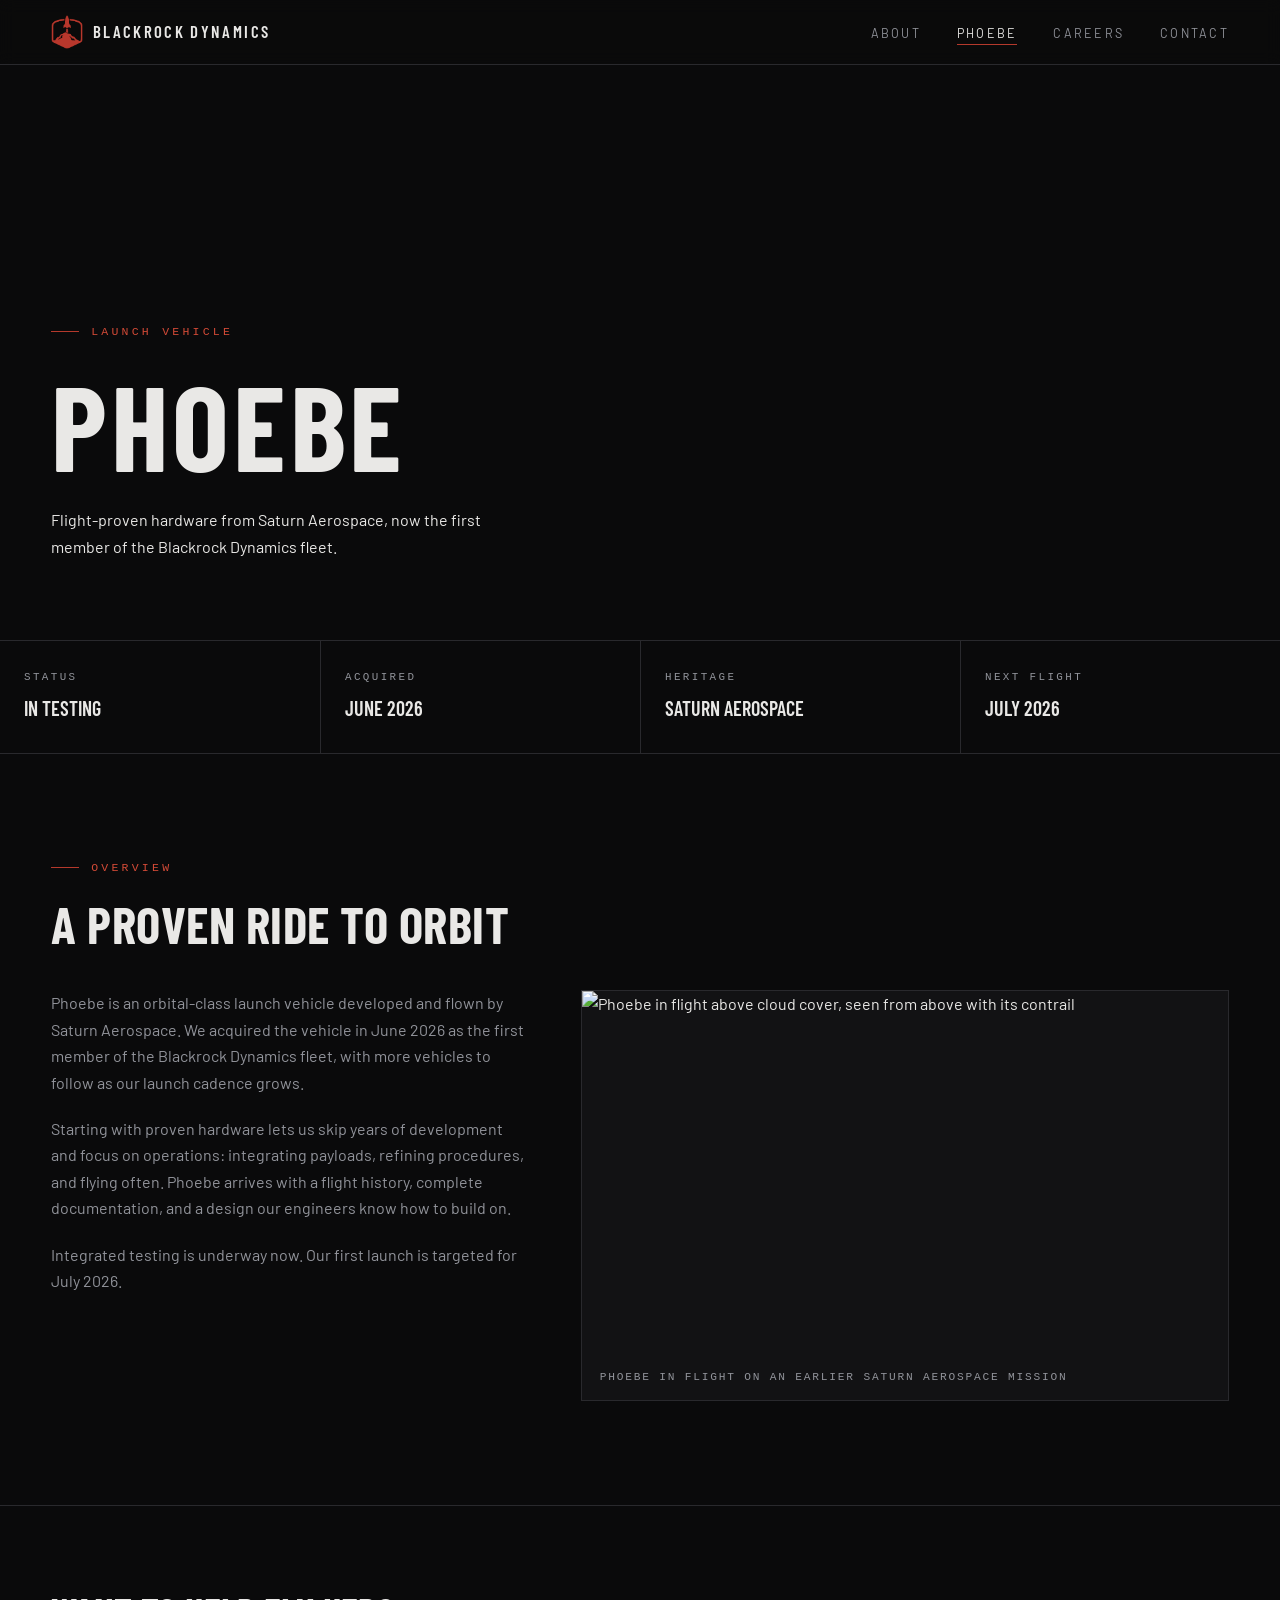
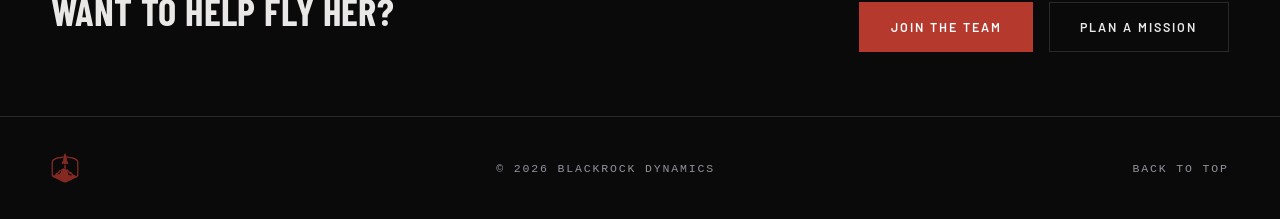
==== phoebe.html @ 9d203391 "Initial website build Hey this is the blackrock site" ====
<!DOCTYPE html>
<html lang="en">
<head>
  <meta charset="UTF-8">
  <meta name="viewport" content="width=device-width, initial-scale=1.0">
  <title>Phoebe | Blackrock Dynamics</title>
  <meta name="description" content="Phoebe is Blackrock Dynamics' flight-proven orbital launch vehicle, acquired from Saturn Aerospace in June 2026.">
  <link rel="icon" type="image/webp" href="img/favicon.webp">
  <link rel="preconnect" href="https://fonts.googleapis.com">
  <link rel="preconnect" href="https://fonts.gstatic.com" crossorigin>
  <link href="https://fonts.googleapis.com/css2?family=Barlow+Condensed:wght@600;700&family=Barlow:wght@400;500;600&display=swap" rel="stylesheet">
  <link rel="stylesheet" href="css/style.css">
</head>
<body>

  <header class="site-header" id="top">
    <nav class="nav container">
      <a href="index.html" class="nav-brand">
        <img src="img/favicon.webp" alt="Blackrock Dynamics emblem" class="nav-logo">
        <span class="nav-title">Blackrock&nbsp;Dynamics</span>
      </a>
      <button class="nav-toggle" id="navToggle" aria-label="Toggle navigation" aria-expanded="false">
        <span></span><span></span><span></span>
      </button>
      <ul class="nav-links" id="navLinks">
        <li><a href="index.html#about">About</a></li>
        <li><a href="phoebe.html" class="active">Phoebe</a></li>
        <li><a href="careers.html">Careers</a></li>
        <li><a href="index.html#contact">Contact</a></li>
      </ul>
    </nav>
  </header>

  <main>

    <!-- Page hero -->
    <section class="phoebe page-hero">
      <div class="phoebe-inner">
        <p class="eyebrow reveal">Launch Vehicle</p>
        <h1 class="phoebe-title reveal">Phoebe</h1>
        <p class="phoebe-text reveal">
          Flight-proven hardware from Saturn Aerospace, now the first member
          of the Blackrock Dynamics fleet.
        </p>
      </div>
    </section>

    <!-- Facts -->
    <section class="facts">
      <div class="container facts-grid">
        <div class="fact reveal">
          <span class="fact-label">Status</span>
          <span class="fact-value">In Testing</span>
        </div>
        <div class="fact reveal">
          <span class="fact-label">Acquired</span>
          <span class="fact-value">June 2026</span>
        </div>
        <div class="fact reveal">
          <span class="fact-label">Heritage</span>
          <span class="fact-value">Saturn Aerospace</span>
        </div>
        <div class="fact reveal">
          <span class="fact-label">Next Flight</span>
          <span class="fact-value">July 2026</span>
        </div>
      </div>
    </section>

    <!-- Overview -->
    <section class="section">
      <div class="container">
        <p class="eyebrow reveal">Overview</p>
        <h2 class="section-title reveal">A Proven Ride to Orbit</h2>
        <div class="vehicle-grid">
          <div class="vehicle-text reveal">
            <p>
              Phoebe is an orbital-class launch vehicle developed and flown
              by Saturn Aerospace. We acquired the vehicle in June 2026 as
              the first member of the Blackrock Dynamics fleet, with more
              vehicles to follow as our launch cadence grows.
            </p>
            <p>
              Starting with proven hardware lets us skip years of development
              and focus on operations: integrating payloads, refining
              procedures, and flying often. Phoebe arrives with a flight
              history, complete documentation, and a design our engineers
              know how to build on.
            </p>
            <p>
              Integrated testing is underway now. Our first launch is
              targeted for July 2026.
            </p>
          </div>
          <figure class="vehicle-figure reveal">
            <img src="img/Phoebe_contrail.webp" alt="Phoebe in flight above cloud cover, seen from above with its contrail">
            <figcaption>Phoebe in flight on an earlier Saturn Aerospace mission</figcaption>
          </figure>
        </div>
      </div>
    </section>

    <!-- CTA -->
    <section class="cta-strip">
      <div class="container cta-strip-inner">
        <h2 class="reveal">Want to help fly her?</h2>
        <div class="phoebe-actions reveal">
          <a href="careers.html" class="btn btn-primary">Join the Team</a>
          <a href="index.html#contact" class="btn btn-ghost">Plan a Mission</a>
        </div>
      </div>
    </section>

  </main>

  <footer class="site-footer">
    <div class="container footer-inner">
      <img src="img/favicon.webp" alt="" class="footer-logo" aria-hidden="true">
      <p>&copy; <span id="year"></span> Blackrock Dynamics</p>
      <a href="#top" class="back-to-top">Back to top</a>
    </div>
  </footer>

  <script src="js/script.js"></script>
</body>
</html>
---- css/style.css ----
/* ============================================================
   Blackrock Dynamics - style.css
   ============================================================ */

:root {
  --brand: #b5392c;
  --brand-bright: #d24a37;
  --bg: #0a0a0b;
  --panel: #121214;
  --line: #29292d;
  --text: #e9e8e6;
  --muted: #91939a;
  --display: "Barlow Condensed", "Arial Narrow", sans-serif;
  --body: "Barlow", "Segoe UI", sans-serif;
  --mono: "Courier New", monospace;
  --page-pad: clamp(1.25rem, 4vw, 5rem);
}

* { margin: 0; padding: 0; box-sizing: border-box; }

html { scroll-behavior: smooth; }

body {
  font-family: var(--body);
  background: var(--bg);
  color: var(--text);
  line-height: 1.65;
  font-size: 1rem;
}

img { max-width: 100%; display: block; }

.container {
  width: 100%;
  margin-inline: auto;
  padding-inline: var(--page-pad);
}

::selection { background: var(--brand); color: #fff; }

/* ---------- Type helpers ---------- */
h1, h2, h3 {
  font-family: var(--display);
  text-transform: uppercase;
  line-height: 1.05;
  font-weight: 700;
  letter-spacing: 0.01em;
}

.eyebrow {
  display: flex;
  align-items: center;
  gap: 0.75rem;
  font-family: var(--mono);
  font-size: 0.72rem;
  letter-spacing: 0.28em;
  text-transform: uppercase;
  color: var(--brand-bright);
  margin-bottom: 1.25rem;
}

.eyebrow::before {
  content: "";
  width: 28px;
  height: 1px;
  background: var(--brand);
}

/* ---------- Header / Nav ---------- */
.site-header {
  position: sticky;
  top: 0;
  z-index: 100;
  background: rgba(10, 10, 11, 0.9);
  backdrop-filter: blur(8px);
  border-bottom: 1px solid var(--line);
}

.nav {
  display: flex;
  align-items: center;
  justify-content: space-between;
  height: 64px;
}

.nav-brand {
  display: flex;
  align-items: center;
  gap: 0.65rem;
  text-decoration: none;
  color: var(--text);
}

.nav-logo { height: 34px; width: auto; }

.nav-title {
  font-family: var(--display);
  font-weight: 600;
  letter-spacing: 0.14em;
  text-transform: uppercase;
  font-size: 1.05rem;
}

.nav-links {
  display: flex;
  gap: 2.25rem;
  list-style: none;
}

.nav-links a {
  color: var(--muted);
  text-decoration: none;
  font-size: 0.78rem;
  text-transform: uppercase;
  letter-spacing: 0.18em;
  padding-bottom: 4px;
  border-bottom: 1px solid transparent;
  transition: color 0.2s ease, border-color 0.2s ease;
}

.nav-links a:hover { color: var(--text); }

.nav-links a.active {
  color: var(--text);
  border-bottom-color: var(--brand);
}

.nav-toggle {
  display: none;
  flex-direction: column;
  gap: 5px;
  background: none;
  border: none;
  cursor: pointer;
  padding: 6px;
}

.nav-toggle span {
  width: 22px;
  height: 2px;
  background: var(--text);
  transition: transform 0.3s ease, opacity 0.3s ease;
}

.nav-toggle.open span:nth-child(1) { transform: translateY(7px) rotate(45deg); }
.nav-toggle.open span:nth-child(2) { opacity: 0; }
.nav-toggle.open span:nth-child(3) { transform: translateY(-7px) rotate(-45deg); }

/* ---------- Buttons ---------- */
.btn {
  display: inline-block;
  padding: 0.85rem 1.9rem;
  font-family: var(--body);
  font-weight: 600;
  font-size: 0.78rem;
  letter-spacing: 0.16em;
  text-transform: uppercase;
  text-decoration: none;
  border: 1px solid transparent;
  cursor: pointer;
  transition: background 0.2s ease, border-color 0.2s ease, color 0.2s ease;
}

.btn-primary {
  background: var(--brand);
  color: #fff;
}

.btn-primary:hover { background: var(--brand-bright); }

.btn-ghost {
  border-color: var(--line);
  color: var(--text);
  background: transparent;
}

.btn-ghost:hover { border-color: var(--text); }

/* ---------- Hero ---------- */
.hero {
  min-height: calc(88vh - 64px);
  display: flex;
  align-items: center;
  border-bottom: 1px solid var(--line);
  background:
    linear-gradient(90deg, rgba(10, 10, 11, 0.94) 0%, rgba(10, 10, 11, 0.6) 50%, rgba(10, 10, 11, 0.35) 100%),
    linear-gradient(0deg, rgba(10, 10, 11, 0.85) 0%, transparent 45%),
    url("../img/Phoebe_contrail.webp") left 65% / cover no-repeat;
}

.hero-inner {
  padding-block: 5rem;
  padding-inline: var(--page-pad);
  width: 100%;
}

.hero-banner {
  width: min(340px, 70%);
  margin-bottom: 2.5rem;
}

.hero-headline {
  font-size: clamp(2.6rem, 6.5vw, 5rem);
  max-width: 16ch;
}

.hero-sub {
  margin-top: 1.5rem;
  max-width: 52ch;
  color: var(--muted);
  font-size: 1.05rem;
}

.hero-actions {
  margin-top: 2.5rem;
  display: flex;
  gap: 1rem;
  flex-wrap: wrap;
}

/* ---------- Stats ---------- */
.stats {
  border-bottom: 1px solid var(--line);
}

.stats-grid {
  display: grid;
  grid-template-columns: repeat(3, 1fr);
  padding-inline: 0;
}

.stat {
  padding: 2.5rem 2rem;
  border-left: 1px solid var(--line);
}

.stat:first-child { border-left: none; }

.stat-number {
  display: block;
  font-family: var(--display);
  font-size: clamp(2.4rem, 4.5vw, 3.6rem);
  font-weight: 700;
  line-height: 1;
  color: var(--text);
}

.stat-label {
  display: block;
  margin-top: 0.6rem;
  font-family: var(--mono);
  color: var(--muted);
  font-size: 0.72rem;
  text-transform: uppercase;
  letter-spacing: 0.22em;
}

/* ---------- Sections ---------- */
.section { padding-block: 6.5rem; }

.section-title {
  font-size: clamp(2rem, 4.5vw, 3.2rem);
  margin-bottom: 2.5rem;
}

/* ---------- About ---------- */
.about-grid {
  display: grid;
  grid-template-columns: 0.9fr 1.1fr;
  gap: 4rem;
  align-items: start;
}

.about-grid .section-title { margin-bottom: 0; }

.about-text { color: var(--muted); }
.about-text p + p { margin-top: 1.25rem; }

.about-values {
  list-style: none;
  display: grid;
  grid-template-columns: repeat(3, 1fr);
  gap: 2.5rem;
  margin-top: 4.5rem;
}

.about-values li {
  border-top: 1px solid var(--line);
  padding-top: 1.5rem;
  color: var(--muted);
}

.about-values strong {
  display: block;
  color: var(--text);
  font-family: var(--display);
  text-transform: uppercase;
  font-size: 1.15rem;
  letter-spacing: 0.04em;
  margin-bottom: 0.35rem;
}

/* ---------- Phoebe (home section + page hero) ---------- */
.phoebe {
  position: relative;
  min-height: 92vh;
  display: flex;
  align-items: flex-end;
  background:
    linear-gradient(90deg, rgba(10, 10, 11, 0.88) 0%, rgba(10, 10, 11, 0.35) 55%, rgba(10, 10, 11, 0.15) 100%),
    linear-gradient(0deg, rgba(10, 10, 11, 0.9) 0%, transparent 40%),
    url("../img/Phoebe_pad.webp") center 30% / cover no-repeat;
  border-bottom: 1px solid var(--line);
}

.phoebe-inner {
  padding-block: 5rem;
  padding-inline: var(--page-pad);
  width: 100%;
}

.phoebe-title {
  font-size: clamp(3.5rem, 10vw, 7.5rem);
  letter-spacing: 0.03em;
}

.phoebe-text {
  margin-top: 1.25rem;
  max-width: 48ch;
  color: var(--text);
}

.phoebe-actions {
  margin-top: 2rem;
  display: flex;
  gap: 1rem;
  flex-wrap: wrap;
}

.phoebe.page-hero {
  min-height: 64vh;
}

/* ---------- Facts strip (Phoebe page) ---------- */
.facts {
  border-bottom: 1px solid var(--line);
}

.facts-grid {
  display: grid;
  grid-template-columns: repeat(4, 1fr);
  padding-inline: 0;
}

.fact {
  padding: 1.75rem 1.5rem;
  border-left: 1px solid var(--line);
}

.fact:first-child { border-left: none; }

.fact-label {
  display: block;
  font-family: var(--mono);
  font-size: 0.68rem;
  text-transform: uppercase;
  letter-spacing: 0.22em;
  color: var(--muted);
  margin-bottom: 0.3rem;
}

.fact-value {
  font-family: var(--display);
  text-transform: uppercase;
  font-size: 1.25rem;
  font-weight: 600;
}

/* ---------- Phoebe page body ---------- */
.vehicle-grid {
  display: grid;
  grid-template-columns: minmax(26rem, 0.85fr) minmax(36rem, 1.15fr);
  gap: clamp(2rem, 4vw, 6rem);
  align-items: start;
}

.vehicle-text { color: var(--muted); }
.vehicle-text p + p { margin-top: 1.25rem; }

.vehicle-figure {
  border: 1px solid var(--line);
  background: var(--panel);
}

.vehicle-figure img {
  width: 100%;
  aspect-ratio: 16 / 9;
  object-fit: cover;
}

.vehicle-figure figcaption {
  padding: 0.85rem 1.1rem;
  font-family: var(--mono);
  font-size: 0.7rem;
  text-transform: uppercase;
  letter-spacing: 0.16em;
  color: var(--muted);
}

.cta-strip {
  border-top: 1px solid var(--line);
  padding-block: 4rem;
}

.cta-strip-inner {
  display: flex;
  align-items: center;
  justify-content: space-between;
  gap: 2rem;
  flex-wrap: wrap;
}

.cta-strip h2 { font-size: clamp(1.6rem, 3.5vw, 2.4rem); }

/* ---------- Contact ---------- */
.contact-wrap { max-width: 680px; }

.contact-lead { color: var(--muted); margin-bottom: 2.5rem; }

.contact-form .form-row {
  display: grid;
  grid-template-columns: 1fr 1fr;
  gap: 2rem;
}

.form-field { margin-bottom: 1.75rem; }

.form-field label {
  display: block;
  margin-bottom: 0.3rem;
  font-family: var(--mono);
  font-size: 0.7rem;
  text-transform: uppercase;
  letter-spacing: 0.22em;
  color: var(--muted);
}

.form-field input,
.form-field textarea {
  width: 100%;
  padding: 0.65rem 0;
  background: transparent;
  border: none;
  border-bottom: 1px solid var(--line);
  color: var(--text);
  font: inherit;
  transition: border-color 0.2s ease;
}

.form-field input:focus,
.form-field textarea:focus {
  outline: none;
  border-bottom-color: var(--brand-bright);
}

.form-field input.invalid,
.form-field textarea.invalid {
  border-bottom-color: var(--brand-bright);
}

.form-field textarea { resize: vertical; }

.form-status {
  margin-top: 1.25rem;
  font-size: 0.9rem;
  min-height: 1.4em;
}

.form-status.success { color: #7fbf6f; }
.form-status.error { color: var(--brand-bright); }

/* ---------- Careers ---------- */
.careers-wrap { max-width: 860px; }

.careers-lead {
  color: var(--muted);
  font-size: 1.05rem;
  max-width: 60ch;
}

.careers-lead strong,
.careers-note strong { color: var(--text); }

.careers-note {
  margin-top: 1.75rem;
  border-left: 2px solid var(--brand);
  padding: 0.35rem 0 0.35rem 1.25rem;
  color: var(--muted);
}

.careers-form {
  margin-top: 2.5rem;
  border: 1px solid var(--line);
}

.careers-form iframe {
  display: block;
  width: 100%;
  height: 1100px;
  border: 0;
  background: #fff;
}

.careers-fallback {
  margin-top: 1rem;
  color: var(--muted);
  font-size: 0.9rem;
}

.careers-fallback a { color: var(--brand-bright); }

/* ---------- Footer ---------- */
.site-footer {
  border-top: 1px solid var(--line);
  padding-block: 2.25rem;
}

.footer-inner {
  display: flex;
  align-items: center;
  justify-content: space-between;
  gap: 1rem;
  flex-wrap: wrap;
  color: var(--muted);
  font-family: var(--mono);
  font-size: 0.72rem;
  text-transform: uppercase;
  letter-spacing: 0.16em;
}

.footer-logo { height: 30px; width: auto; opacity: 0.7; }

.back-to-top {
  color: var(--muted);
  text-decoration: none;
}

.back-to-top:hover { color: var(--text); }

/* ---------- Reveal animation ---------- */
.reveal {
  opacity: 0;
  transform: translateY(16px);
  transition: opacity 0.55s ease, transform 0.55s ease;
}

.reveal.visible {
  opacity: 1;
  transform: none;
}

@media (prefers-reduced-motion: reduce) {
  html { scroll-behavior: auto; }
  .reveal { opacity: 1; transform: none; transition: none; }
}

/* ---------- Responsive ---------- */
@media (max-width: 860px) {
  .about-grid,
  .vehicle-grid {
    grid-template-columns: 1fr;
    gap: 2.5rem;
  }

  .about-values {
    grid-template-columns: 1fr;
    gap: 1.5rem;
    margin-top: 3rem;
  }

  .facts-grid { grid-template-columns: repeat(2, 1fr); }

  .fact:nth-child(odd) { border-left: none; }

  .fact:nth-child(n+3) { border-top: 1px solid var(--line); }
}

@media (max-width: 720px) {
  .nav-toggle { display: flex; }

  .nav-links {
    position: absolute;
    top: 100%;
    left: 0;
    right: 0;
    flex-direction: column;
    gap: 0;
    background: var(--bg);
    border-bottom: 1px solid var(--line);
    max-height: 0;
    overflow: hidden;
    transition: max-height 0.3s ease;
  }

  .nav-links.open { max-height: 280px; }

  .nav-links li { border-top: 1px solid var(--line); }

  .nav-links a {
    display: block;
    padding: 1rem 4%;
    border-bottom: none;
  }

  .nav-links a.active { color: var(--brand-bright); }

  .stats-grid { grid-template-columns: 1fr; }

  .stat {
    border-left: none;
    border-top: 1px solid var(--line);
    padding: 1.75rem 0;
  }

  .stat:first-child { border-top: none; }

  .contact-form .form-row { grid-template-columns: 1fr; gap: 0; }

  .phoebe { min-height: 80vh; }
}
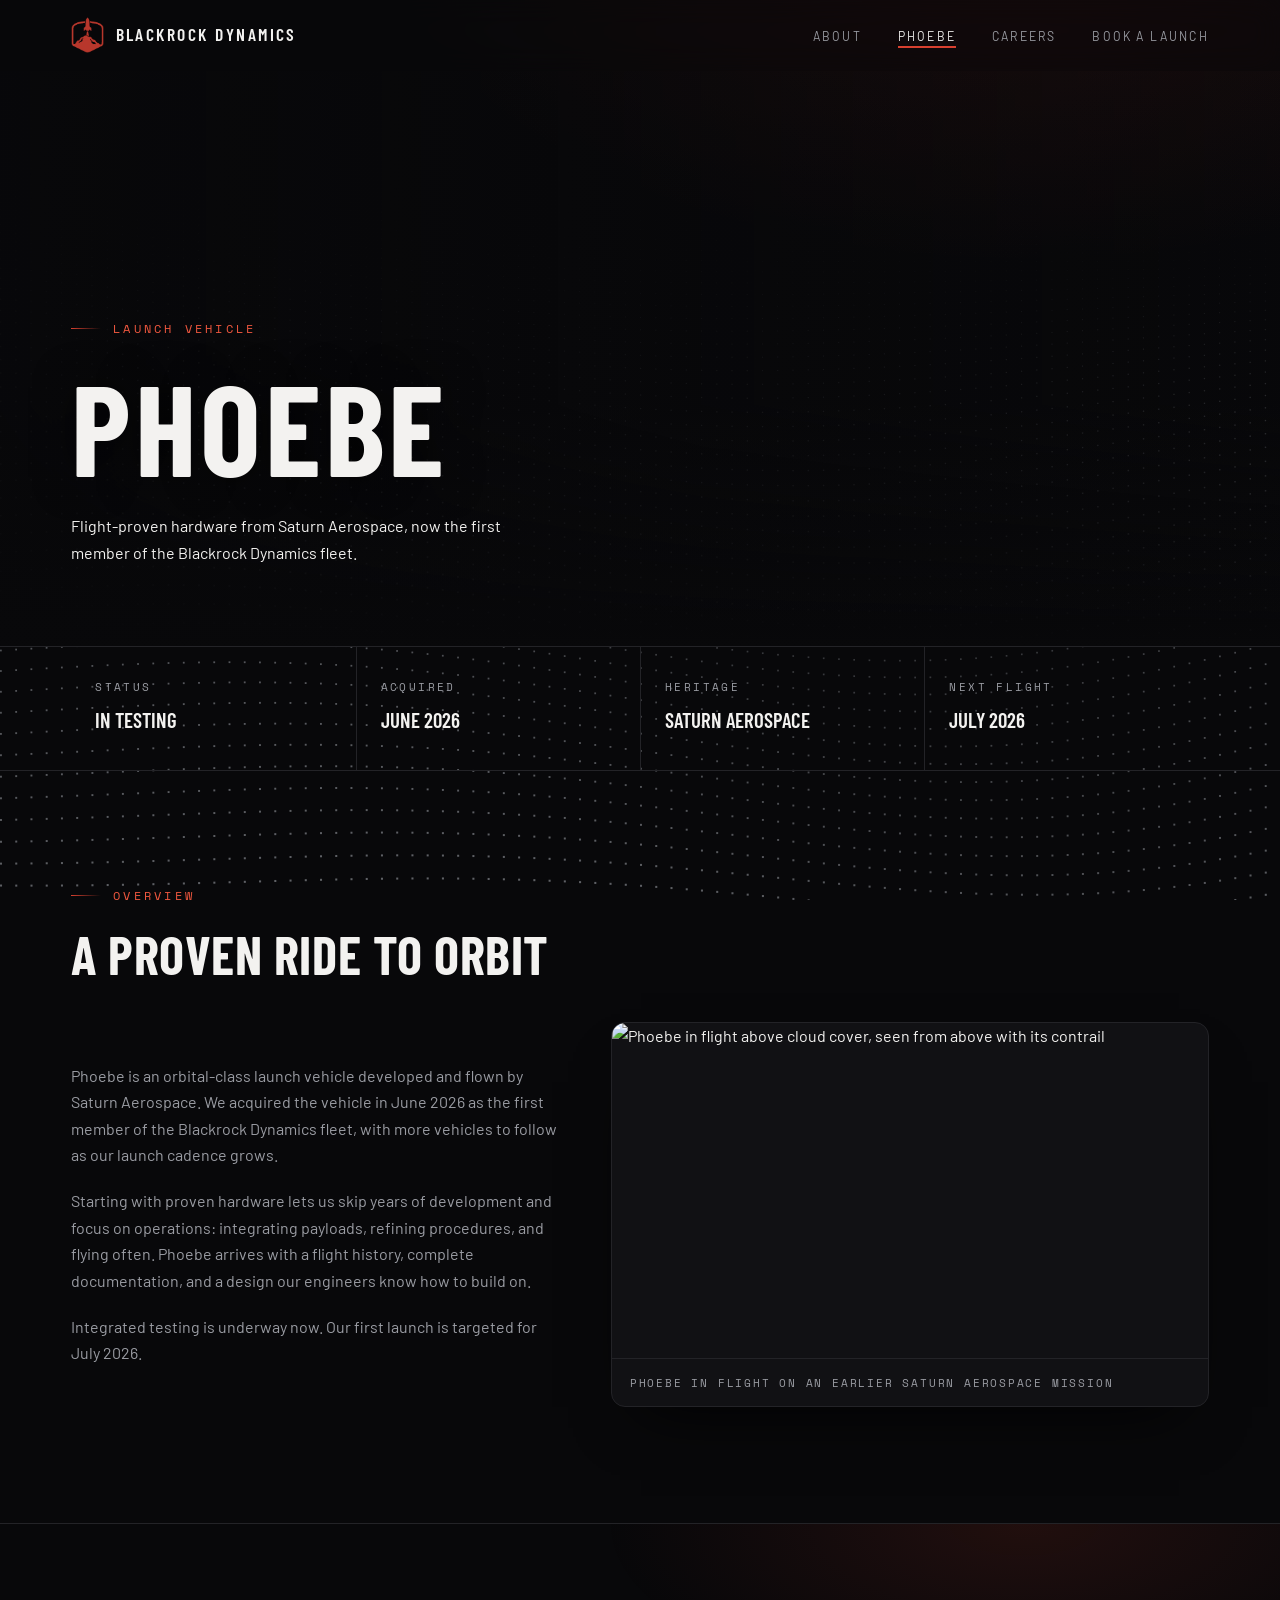
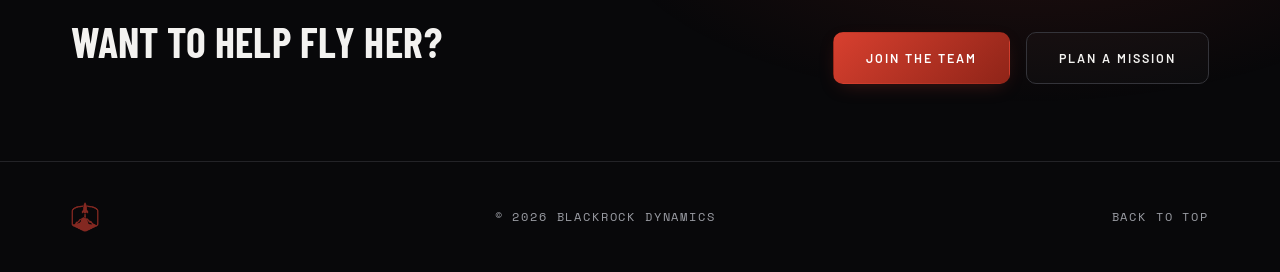
==== commit f37dc477: "Fix the page" ====
--- a/phoebe.html
+++ b/phoebe.html
@@ -8,10 +8,12 @@
   <link rel="icon" type="image/webp" href="img/favicon.webp">
   <link rel="preconnect" href="https://fonts.googleapis.com">
   <link rel="preconnect" href="https://fonts.gstatic.com" crossorigin>
-  <link href="https://fonts.googleapis.com/css2?family=Barlow+Condensed:wght@600;700&family=Barlow:wght@400;500;600&display=swap" rel="stylesheet">
+  <link href="https://fonts.googleapis.com/css2?family=Barlow+Condensed:wght@600;700&family=Barlow:wght@400;500;600&family=Space+Mono:wght@400;700&display=swap" rel="stylesheet">
   <link rel="stylesheet" href="css/style.css">
 </head>
 <body>
+
+  <canvas id="bg-waves" aria-hidden="true"></canvas>
 
   <header class="site-header" id="top">
     <nav class="nav container">
@@ -26,7 +28,7 @@
         <li><a href="index.html#about">About</a></li>
         <li><a href="phoebe.html" class="active">Phoebe</a></li>
         <li><a href="careers.html">Careers</a></li>
-        <li><a href="index.html#contact">Contact</a></li>
+        <li><a href="book.html">Book a Launch</a></li>
       </ul>
     </nav>
   </header>
@@ -106,7 +108,7 @@
         <h2 class="reveal">Want to help fly her?</h2>
         <div class="phoebe-actions reveal">
           <a href="careers.html" class="btn btn-primary">Join the Team</a>
-          <a href="index.html#contact" class="btn btn-ghost">Plan a Mission</a>
+          <a href="book.html" class="btn btn-ghost">Plan a Mission</a>
         </div>
       </div>
     </section>
@@ -121,6 +123,7 @@
     </div>
   </footer>
 
+  <script src="js/waves.js"></script>
   <script src="js/script.js"></script>
 </body>
 </html>
--- a/css/style.css
+++ b/css/style.css
@@ -3,17 +3,38 @@
    ============================================================ */
 
 :root {
-  --brand: #b5392c;
-  --brand-bright: #d24a37;
-  --bg: #0a0a0b;
-  --panel: #121214;
-  --line: #29292d;
-  --text: #e9e8e6;
-  --muted: #91939a;
+  /* Brand */
+  --brand: #d8402f;
+  --brand-bright: #f1583f;
+  --brand-deep: #8f2418;
+  --brand-glow: rgba(216, 64, 47, 0.35);
+
+  /* Surfaces */
+  --bg: #08080a;
+  --bg-2: #0c0c0f;
+  --panel: #111114;
+  --panel-2: #16161a;
+  --line: #232327;
+  --line-bright: #34343a;
+
+  /* Text */
+  --text: #f3f2f0;
+  --muted: #9a9ca3;
+  --faint: #6c6e76;
+
+  /* Type */
   --display: "Barlow Condensed", "Arial Narrow", sans-serif;
   --body: "Barlow", "Segoe UI", sans-serif;
-  --mono: "Courier New", monospace;
+  --mono: "Space Mono", "Courier New", monospace;
+
+  /* Layout */
   --page-pad: clamp(1.25rem, 4vw, 5rem);
+  --maxw: 1240px;
+  --radius: 14px;
+  --radius-sm: 10px;
+
+  /* Motion */
+  --ease: cubic-bezier(0.22, 1, 0.36, 1);
 }
 
 * { margin: 0; padding: 0; box-sizing: border-box; }
@@ -22,27 +43,51 @@
 
 body {
   font-family: var(--body);
-  background: var(--bg);
+  background-color: var(--bg);
   color: var(--text);
   line-height: 1.65;
   font-size: 1rem;
+  -webkit-font-smoothing: antialiased;
+  text-rendering: optimizeLegibility;
+  /* Faint brand glow; the animated wave field (#bg-waves) sits on top of this */
+  background-image:
+    radial-gradient(1100px 620px at 80% -12%, rgba(216, 64, 47, 0.12), transparent 60%);
+  background-attachment: fixed;
+}
+
+/* ---------- Animated wave background ---------- */
+#bg-waves {
+  position: fixed;
+  inset: 0;
+  width: 100%;
+  height: 100%;
+  z-index: -1;
+  pointer-events: none;
+  display: block;
 }
 
 img { max-width: 100%; display: block; }
 
 .container {
   width: 100%;
+  max-width: var(--maxw);
   margin-inline: auto;
   padding-inline: var(--page-pad);
 }
 
 ::selection { background: var(--brand); color: #fff; }
+
+:focus-visible {
+  outline: 2px solid var(--brand-bright);
+  outline-offset: 3px;
+  border-radius: 3px;
+}
 
 /* ---------- Type helpers ---------- */
 h1, h2, h3 {
   font-family: var(--display);
   text-transform: uppercase;
-  line-height: 1.05;
+  line-height: 1.04;
   font-weight: 700;
   letter-spacing: 0.01em;
 }
@@ -56,14 +101,14 @@
   letter-spacing: 0.28em;
   text-transform: uppercase;
   color: var(--brand-bright);
-  margin-bottom: 1.25rem;
+  margin-bottom: 1.4rem;
 }
 
 .eyebrow::before {
   content: "";
-  width: 28px;
+  width: 30px;
   height: 1px;
-  background: var(--brand);
+  background: linear-gradient(90deg, var(--brand), transparent);
 }
 
 /* ---------- Header / Nav ---------- */
@@ -71,34 +116,47 @@
   position: sticky;
   top: 0;
   z-index: 100;
-  background: rgba(10, 10, 11, 0.9);
-  backdrop-filter: blur(8px);
-  border-bottom: 1px solid var(--line);
+  background: rgba(8, 8, 10, 0.55);
+  backdrop-filter: blur(14px) saturate(140%);
+  -webkit-backdrop-filter: blur(14px) saturate(140%);
+  border-bottom: 1px solid transparent;
+  transition: background 0.3s var(--ease), border-color 0.3s var(--ease);
+}
+
+.site-header.scrolled {
+  background: rgba(8, 8, 10, 0.88);
+  border-bottom-color: var(--line);
 }
 
 .nav {
   display: flex;
   align-items: center;
   justify-content: space-between;
-  height: 64px;
+  height: 70px;
 }
 
 .nav-brand {
   display: flex;
   align-items: center;
-  gap: 0.65rem;
+  gap: 0.7rem;
   text-decoration: none;
   color: var(--text);
 }
 
-.nav-logo { height: 34px; width: auto; }
+.nav-logo {
+  height: 36px;
+  width: auto;
+  transition: transform 0.3s var(--ease);
+}
+
+.nav-brand:hover .nav-logo { transform: rotate(-6deg) scale(1.05); }
 
 .nav-title {
   font-family: var(--display);
   font-weight: 600;
   letter-spacing: 0.14em;
   text-transform: uppercase;
-  font-size: 1.05rem;
+  font-size: 1.1rem;
 }
 
 .nav-links {
@@ -108,22 +166,34 @@
 }
 
 .nav-links a {
+  position: relative;
   color: var(--muted);
   text-decoration: none;
-  font-size: 0.78rem;
+  font-size: 0.76rem;
   text-transform: uppercase;
   letter-spacing: 0.18em;
-  padding-bottom: 4px;
-  border-bottom: 1px solid transparent;
-  transition: color 0.2s ease, border-color 0.2s ease;
+  padding-bottom: 5px;
+  transition: color 0.2s ease;
+}
+
+.nav-links a::after {
+  content: "";
+  position: absolute;
+  left: 0;
+  bottom: 0;
+  width: 100%;
+  height: 1.5px;
+  background: var(--brand);
+  transform: scaleX(0);
+  transform-origin: left;
+  transition: transform 0.28s var(--ease);
 }
 
 .nav-links a:hover { color: var(--text); }
-
-.nav-links a.active {
-  color: var(--text);
-  border-bottom-color: var(--brand);
-}
+.nav-links a:hover::after { transform: scaleX(1); }
+
+.nav-links a.active { color: var(--text); }
+.nav-links a.active::after { transform: scaleX(1); }
 
 .nav-toggle {
   display: none;
@@ -139,6 +209,7 @@
   width: 22px;
   height: 2px;
   background: var(--text);
+  border-radius: 2px;
   transition: transform 0.3s ease, opacity 0.3s ease;
 }
 
@@ -148,8 +219,12 @@
 
 /* ---------- Buttons ---------- */
 .btn {
-  display: inline-block;
-  padding: 0.85rem 1.9rem;
+  position: relative;
+  display: inline-flex;
+  align-items: center;
+  justify-content: center;
+  gap: 0.5rem;
+  padding: 0.9rem 2rem;
   font-family: var(--body);
   font-weight: 600;
   font-size: 0.78rem;
@@ -157,58 +232,123 @@
   text-transform: uppercase;
   text-decoration: none;
   border: 1px solid transparent;
+  border-radius: var(--radius-sm);
   cursor: pointer;
-  transition: background 0.2s ease, border-color 0.2s ease, color 0.2s ease;
-}
+  overflow: hidden;
+  transition: transform 0.2s var(--ease), background 0.2s ease,
+    border-color 0.2s ease, color 0.2s ease, box-shadow 0.25s ease;
+}
+
+.btn:hover { transform: translateY(-2px); }
+.btn:active { transform: translateY(0); }
 
 .btn-primary {
-  background: var(--brand);
+  background: linear-gradient(135deg, var(--brand) 0%, var(--brand-deep) 100%);
   color: #fff;
-}
-
-.btn-primary:hover { background: var(--brand-bright); }
+  box-shadow: 0 6px 20px -8px var(--brand-glow);
+}
+
+.btn-primary:hover {
+  background: linear-gradient(135deg, var(--brand-bright) 0%, var(--brand) 100%);
+  box-shadow: 0 10px 28px -8px var(--brand-glow);
+}
 
 .btn-ghost {
-  border-color: var(--line);
+  border-color: var(--line-bright);
   color: var(--text);
-  background: transparent;
-}
-
-.btn-ghost:hover { border-color: var(--text); }
+  background: rgba(255, 255, 255, 0.02);
+}
+
+.btn-ghost:hover {
+  border-color: var(--brand);
+  background: rgba(216, 64, 47, 0.08);
+}
 
 /* ---------- Hero ---------- */
 .hero {
-  min-height: calc(88vh - 64px);
-  display: flex;
-  align-items: center;
+  position: relative;
+  min-height: calc(92vh - 70px);
+  display: flex;
+  align-items: center;
+  overflow: hidden;
   border-bottom: 1px solid var(--line);
   background:
-    linear-gradient(90deg, rgba(10, 10, 11, 0.94) 0%, rgba(10, 10, 11, 0.6) 50%, rgba(10, 10, 11, 0.35) 100%),
-    linear-gradient(0deg, rgba(10, 10, 11, 0.85) 0%, transparent 45%),
+    linear-gradient(90deg, rgba(8, 8, 10, 0.95) 0%, rgba(8, 8, 10, 0.55) 50%, rgba(8, 8, 10, 0.25) 100%),
+    linear-gradient(0deg, var(--bg) 0%, transparent 45%),
     url("../img/Phoebe_contrail.webp") left 65% / cover no-repeat;
 }
 
+.hero::after {
+  /* cinematic vignette */
+  content: "";
+  position: absolute;
+  inset: 0;
+  pointer-events: none;
+  box-shadow: inset 0 -120px 120px -60px var(--bg),
+    inset 0 0 200px 40px rgba(0, 0, 0, 0.4);
+}
+
 .hero-inner {
+  position: relative;
+  z-index: 1;
   padding-block: 5rem;
   padding-inline: var(--page-pad);
   width: 100%;
+  max-width: var(--maxw);
+  margin-inline: auto;
+}
+
+.hero-badge {
+  display: inline-flex;
+  align-items: center;
+  gap: 0.6rem;
+  margin-bottom: 1.75rem;
+  padding: 0.4rem 0.9rem;
+  border: 1px solid var(--line-bright);
+  border-radius: 999px;
+  background: rgba(255, 255, 255, 0.03);
+  font-family: var(--mono);
+  font-size: 0.68rem;
+  letter-spacing: 0.2em;
+  text-transform: uppercase;
+  color: var(--muted);
+}
+
+.hero-badge .dot {
+  width: 7px;
+  height: 7px;
+  border-radius: 50%;
+  background: var(--brand-bright);
+  box-shadow: 0 0 0 0 var(--brand-glow);
+  animation: pulse 2.4s ease-out infinite;
+}
+
+@keyframes pulse {
+  0% { box-shadow: 0 0 0 0 rgba(241, 88, 63, 0.5); }
+  70% { box-shadow: 0 0 0 8px rgba(241, 88, 63, 0); }
+  100% { box-shadow: 0 0 0 0 rgba(241, 88, 63, 0); }
 }
 
 .hero-banner {
   width: min(340px, 70%);
-  margin-bottom: 2.5rem;
+  margin-bottom: 2.25rem;
+  filter: drop-shadow(0 8px 24px rgba(0, 0, 0, 0.5));
 }
 
 .hero-headline {
-  font-size: clamp(2.6rem, 6.5vw, 5rem);
+  font-size: clamp(2.8rem, 7vw, 5.4rem);
   max-width: 16ch;
+  background: linear-gradient(180deg, #fff 0%, #cfcecb 100%);
+  -webkit-background-clip: text;
+  background-clip: text;
+  color: transparent;
 }
 
 .hero-sub {
   margin-top: 1.5rem;
   max-width: 52ch;
   color: var(--muted);
-  font-size: 1.05rem;
+  font-size: 1.08rem;
 }
 
 .hero-actions {
@@ -226,28 +366,46 @@
 .stats-grid {
   display: grid;
   grid-template-columns: repeat(3, 1fr);
-  padding-inline: 0;
 }
 
 .stat {
-  padding: 2.5rem 2rem;
+  position: relative;
+  padding: 2.75rem 2rem;
   border-left: 1px solid var(--line);
-}
+  transition: background 0.3s var(--ease);
+}
+
+.stat::before {
+  content: "";
+  position: absolute;
+  top: -1px;
+  left: 0;
+  width: 100%;
+  height: 2px;
+  background: var(--brand);
+  transform: scaleX(0);
+  transform-origin: left;
+  transition: transform 0.35s var(--ease);
+}
+
+.stat:hover { background: rgba(255, 255, 255, 0.015); }
+.stat:hover::before { transform: scaleX(1); }
 
 .stat:first-child { border-left: none; }
 
 .stat-number {
   display: block;
   font-family: var(--display);
-  font-size: clamp(2.4rem, 4.5vw, 3.6rem);
+  font-size: clamp(2.6rem, 4.8vw, 3.8rem);
   font-weight: 700;
   line-height: 1;
   color: var(--text);
+  font-variant-numeric: tabular-nums;
 }
 
 .stat-label {
   display: block;
-  margin-top: 0.6rem;
+  margin-top: 0.7rem;
   font-family: var(--mono);
   color: var(--muted);
   font-size: 0.72rem;
@@ -256,10 +414,10 @@
 }
 
 /* ---------- Sections ---------- */
-.section { padding-block: 6.5rem; }
+.section { padding-block: clamp(4.5rem, 9vw, 7.5rem); }
 
 .section-title {
-  font-size: clamp(2rem, 4.5vw, 3.2rem);
+  font-size: clamp(2.1rem, 4.5vw, 3.3rem);
   margin-bottom: 2.5rem;
 }
 
@@ -280,24 +438,49 @@
   list-style: none;
   display: grid;
   grid-template-columns: repeat(3, 1fr);
-  gap: 2.5rem;
+  gap: 1.5rem;
   margin-top: 4.5rem;
 }
 
 .about-values li {
-  border-top: 1px solid var(--line);
-  padding-top: 1.5rem;
-  color: var(--muted);
-}
+  border: 1px solid var(--line);
+  border-radius: var(--radius);
+  background: linear-gradient(180deg, var(--panel) 0%, var(--bg-2) 100%);
+  padding: 1.75rem 1.5rem;
+  color: var(--muted);
+  transition: transform 0.3s var(--ease), border-color 0.3s var(--ease),
+    box-shadow 0.3s var(--ease);
+}
+
+.about-values li:hover {
+  transform: translateY(-4px);
+  border-color: var(--line-bright);
+  box-shadow: 0 18px 40px -24px rgba(0, 0, 0, 0.8);
+}
+
+.value-icon {
+  display: inline-flex;
+  align-items: center;
+  justify-content: center;
+  width: 44px;
+  height: 44px;
+  margin-bottom: 1.1rem;
+  border-radius: var(--radius-sm);
+  background: rgba(216, 64, 47, 0.1);
+  border: 1px solid rgba(216, 64, 47, 0.25);
+  color: var(--brand-bright);
+}
+
+.value-icon svg { width: 22px; height: 22px; }
 
 .about-values strong {
   display: block;
   color: var(--text);
   font-family: var(--display);
   text-transform: uppercase;
-  font-size: 1.15rem;
+  font-size: 1.25rem;
   letter-spacing: 0.04em;
-  margin-bottom: 0.35rem;
+  margin-bottom: 0.4rem;
 }
 
 /* ---------- Phoebe (home section + page hero) ---------- */
@@ -306,22 +489,28 @@
   min-height: 92vh;
   display: flex;
   align-items: flex-end;
+  overflow: hidden;
   background:
-    linear-gradient(90deg, rgba(10, 10, 11, 0.88) 0%, rgba(10, 10, 11, 0.35) 55%, rgba(10, 10, 11, 0.15) 100%),
-    linear-gradient(0deg, rgba(10, 10, 11, 0.9) 0%, transparent 40%),
+    linear-gradient(90deg, rgba(8, 8, 10, 0.9) 0%, rgba(8, 8, 10, 0.4) 55%, rgba(8, 8, 10, 0.15) 100%),
+    linear-gradient(0deg, var(--bg) 0%, transparent 42%),
     url("../img/Phoebe_pad.webp") center 30% / cover no-repeat;
   border-bottom: 1px solid var(--line);
 }
 
 .phoebe-inner {
+  position: relative;
+  z-index: 1;
   padding-block: 5rem;
   padding-inline: var(--page-pad);
   width: 100%;
+  max-width: var(--maxw);
+  margin-inline: auto;
 }
 
 .phoebe-title {
-  font-size: clamp(3.5rem, 10vw, 7.5rem);
+  font-size: clamp(3.5rem, 10vw, 8rem);
   letter-spacing: 0.03em;
+  text-shadow: 0 0 40px rgba(0, 0, 0, 0.6);
 }
 
 .phoebe-text {
@@ -349,13 +538,30 @@
 .facts-grid {
   display: grid;
   grid-template-columns: repeat(4, 1fr);
-  padding-inline: 0;
 }
 
 .fact {
-  padding: 1.75rem 1.5rem;
+  position: relative;
+  padding: 2rem 1.5rem;
   border-left: 1px solid var(--line);
-}
+  transition: background 0.3s var(--ease);
+}
+
+.fact::before {
+  content: "";
+  position: absolute;
+  top: 0;
+  left: 0;
+  width: 100%;
+  height: 2px;
+  background: var(--brand);
+  transform: scaleX(0);
+  transform-origin: left;
+  transition: transform 0.35s var(--ease);
+}
+
+.fact:hover { background: rgba(255, 255, 255, 0.015); }
+.fact:hover::before { transform: scaleX(1); }
 
 .fact:first-child { border-left: none; }
 
@@ -366,22 +572,22 @@
   text-transform: uppercase;
   letter-spacing: 0.22em;
   color: var(--muted);
-  margin-bottom: 0.3rem;
+  margin-bottom: 0.4rem;
 }
 
 .fact-value {
   font-family: var(--display);
   text-transform: uppercase;
-  font-size: 1.25rem;
+  font-size: 1.3rem;
   font-weight: 600;
 }
 
 /* ---------- Phoebe page body ---------- */
 .vehicle-grid {
   display: grid;
-  grid-template-columns: minmax(26rem, 0.85fr) minmax(36rem, 1.15fr);
-  gap: clamp(2rem, 4vw, 6rem);
-  align-items: start;
+  grid-template-columns: minmax(24rem, 0.9fr) minmax(30rem, 1.1fr);
+  gap: clamp(2rem, 4vw, 5rem);
+  align-items: center;
 }
 
 .vehicle-text { color: var(--muted); }
@@ -389,27 +595,37 @@
 
 .vehicle-figure {
   border: 1px solid var(--line);
+  border-radius: var(--radius);
   background: var(--panel);
+  overflow: hidden;
+  box-shadow: 0 30px 60px -30px rgba(0, 0, 0, 0.9);
 }
 
 .vehicle-figure img {
   width: 100%;
   aspect-ratio: 16 / 9;
   object-fit: cover;
-}
+  transition: transform 0.6s var(--ease);
+}
+
+.vehicle-figure:hover img { transform: scale(1.04); }
 
 .vehicle-figure figcaption {
-  padding: 0.85rem 1.1rem;
+  padding: 0.9rem 1.1rem;
   font-family: var(--mono);
   font-size: 0.7rem;
   text-transform: uppercase;
   letter-spacing: 0.16em;
   color: var(--muted);
+  border-top: 1px solid var(--line);
 }
 
 .cta-strip {
+  position: relative;
   border-top: 1px solid var(--line);
-  padding-block: 4rem;
+  padding-block: clamp(3rem, 6vw, 5rem);
+  background:
+    radial-gradient(700px 300px at 80% 0%, rgba(216, 64, 47, 0.12), transparent 60%);
 }
 
 .cta-strip-inner {
@@ -420,24 +636,31 @@
   flex-wrap: wrap;
 }
 
-.cta-strip h2 { font-size: clamp(1.6rem, 3.5vw, 2.4rem); }
+.cta-strip h2 { font-size: clamp(1.7rem, 3.5vw, 2.6rem); }
 
 /* ---------- Contact ---------- */
-.contact-wrap { max-width: 680px; }
+.contact-wrap { max-width: 720px; }
 
 .contact-lead { color: var(--muted); margin-bottom: 2.5rem; }
+
+.contact-form {
+  border: 1px solid var(--line);
+  border-radius: var(--radius);
+  background: linear-gradient(180deg, var(--panel) 0%, var(--bg-2) 100%);
+  padding: clamp(1.75rem, 4vw, 2.75rem);
+}
 
 .contact-form .form-row {
   display: grid;
   grid-template-columns: 1fr 1fr;
-  gap: 2rem;
-}
-
-.form-field { margin-bottom: 1.75rem; }
+  gap: 1.75rem;
+}
+
+.form-field { margin-bottom: 1.6rem; }
 
 .form-field label {
   display: block;
-  margin-bottom: 0.3rem;
+  margin-bottom: 0.45rem;
   font-family: var(--mono);
   font-size: 0.7rem;
   text-transform: uppercase;
@@ -448,27 +671,35 @@
 .form-field input,
 .form-field textarea {
   width: 100%;
-  padding: 0.65rem 0;
-  background: transparent;
-  border: none;
-  border-bottom: 1px solid var(--line);
+  padding: 0.8rem 0.95rem;
+  background: rgba(0, 0, 0, 0.25);
+  border: 1px solid var(--line);
+  border-radius: var(--radius-sm);
   color: var(--text);
   font: inherit;
-  transition: border-color 0.2s ease;
-}
+  transition: border-color 0.2s ease, box-shadow 0.2s ease, background 0.2s ease;
+}
+
+.form-field input::placeholder,
+.form-field textarea::placeholder { color: var(--faint); }
 
 .form-field input:focus,
 .form-field textarea:focus {
   outline: none;
-  border-bottom-color: var(--brand-bright);
+  border-color: var(--brand);
+  background: rgba(0, 0, 0, 0.4);
+  box-shadow: 0 0 0 3px rgba(216, 64, 47, 0.18);
 }
 
 .form-field input.invalid,
 .form-field textarea.invalid {
-  border-bottom-color: var(--brand-bright);
-}
-
-.form-field textarea { resize: vertical; }
+  border-color: var(--brand-bright);
+  box-shadow: 0 0 0 3px rgba(241, 88, 63, 0.15);
+}
+
+.form-field textarea { resize: vertical; min-height: 130px; }
+
+.contact-form .btn { width: 100%; margin-top: 0.25rem; }
 
 .form-status {
   margin-top: 1.25rem;
@@ -476,15 +707,15 @@
   min-height: 1.4em;
 }
 
-.form-status.success { color: #7fbf6f; }
+.form-status.success { color: #6fcf7f; }
 .form-status.error { color: var(--brand-bright); }
 
 /* ---------- Careers ---------- */
-.careers-wrap { max-width: 860px; }
+.careers-wrap { max-width: 900px; }
 
 .careers-lead {
   color: var(--muted);
-  font-size: 1.05rem;
+  font-size: 1.08rem;
   max-width: 60ch;
 }
 
@@ -493,14 +724,20 @@
 
 .careers-note {
   margin-top: 1.75rem;
-  border-left: 2px solid var(--brand);
-  padding: 0.35rem 0 0.35rem 1.25rem;
+  border: 1px solid var(--line);
+  border-left: 3px solid var(--brand);
+  border-radius: var(--radius-sm);
+  background: rgba(216, 64, 47, 0.06);
+  padding: 1rem 1.25rem;
   color: var(--muted);
 }
 
 .careers-form {
   margin-top: 2.5rem;
   border: 1px solid var(--line);
+  border-radius: var(--radius);
+  overflow: hidden;
+  box-shadow: 0 30px 60px -30px rgba(0, 0, 0, 0.9);
 }
 
 .careers-form iframe {
@@ -522,7 +759,7 @@
 /* ---------- Footer ---------- */
 .site-footer {
   border-top: 1px solid var(--line);
-  padding-block: 2.25rem;
+  padding-block: 2.5rem;
 }
 
 .footer-inner {
@@ -543,15 +780,16 @@
 .back-to-top {
   color: var(--muted);
   text-decoration: none;
-}
-
-.back-to-top:hover { color: var(--text); }
+  transition: color 0.2s ease;
+}
+
+.back-to-top:hover { color: var(--brand-bright); }
 
 /* ---------- Reveal animation ---------- */
 .reveal {
   opacity: 0;
-  transform: translateY(16px);
-  transition: opacity 0.55s ease, transform 0.55s ease;
+  transform: translateY(20px);
+  transition: opacity 0.6s var(--ease), transform 0.6s var(--ease);
 }
 
 .reveal.visible {
@@ -562,6 +800,8 @@
 @media (prefers-reduced-motion: reduce) {
   html { scroll-behavior: auto; }
   .reveal { opacity: 1; transform: none; transition: none; }
+  .hero-badge .dot { animation: none; }
+  .btn:hover, .about-values li:hover, .vehicle-figure:hover img { transform: none; }
 }
 
 /* ---------- Responsive ---------- */
@@ -574,7 +814,7 @@
 
   .about-values {
     grid-template-columns: 1fr;
-    gap: 1.5rem;
+    gap: 1.25rem;
     margin-top: 3rem;
   }
 
@@ -595,23 +835,25 @@
     right: 0;
     flex-direction: column;
     gap: 0;
-    background: var(--bg);
+    background: rgba(8, 8, 10, 0.97);
+    backdrop-filter: blur(14px);
+    -webkit-backdrop-filter: blur(14px);
     border-bottom: 1px solid var(--line);
     max-height: 0;
     overflow: hidden;
     transition: max-height 0.3s ease;
   }
 
-  .nav-links.open { max-height: 280px; }
+  .nav-links.open { max-height: 300px; }
 
   .nav-links li { border-top: 1px solid var(--line); }
 
   .nav-links a {
     display: block;
     padding: 1rem 4%;
-    border-bottom: none;
   }
 
+  .nav-links a::after { display: none; }
   .nav-links a.active { color: var(--brand-bright); }
 
   .stats-grid { grid-template-columns: 1fr; }
